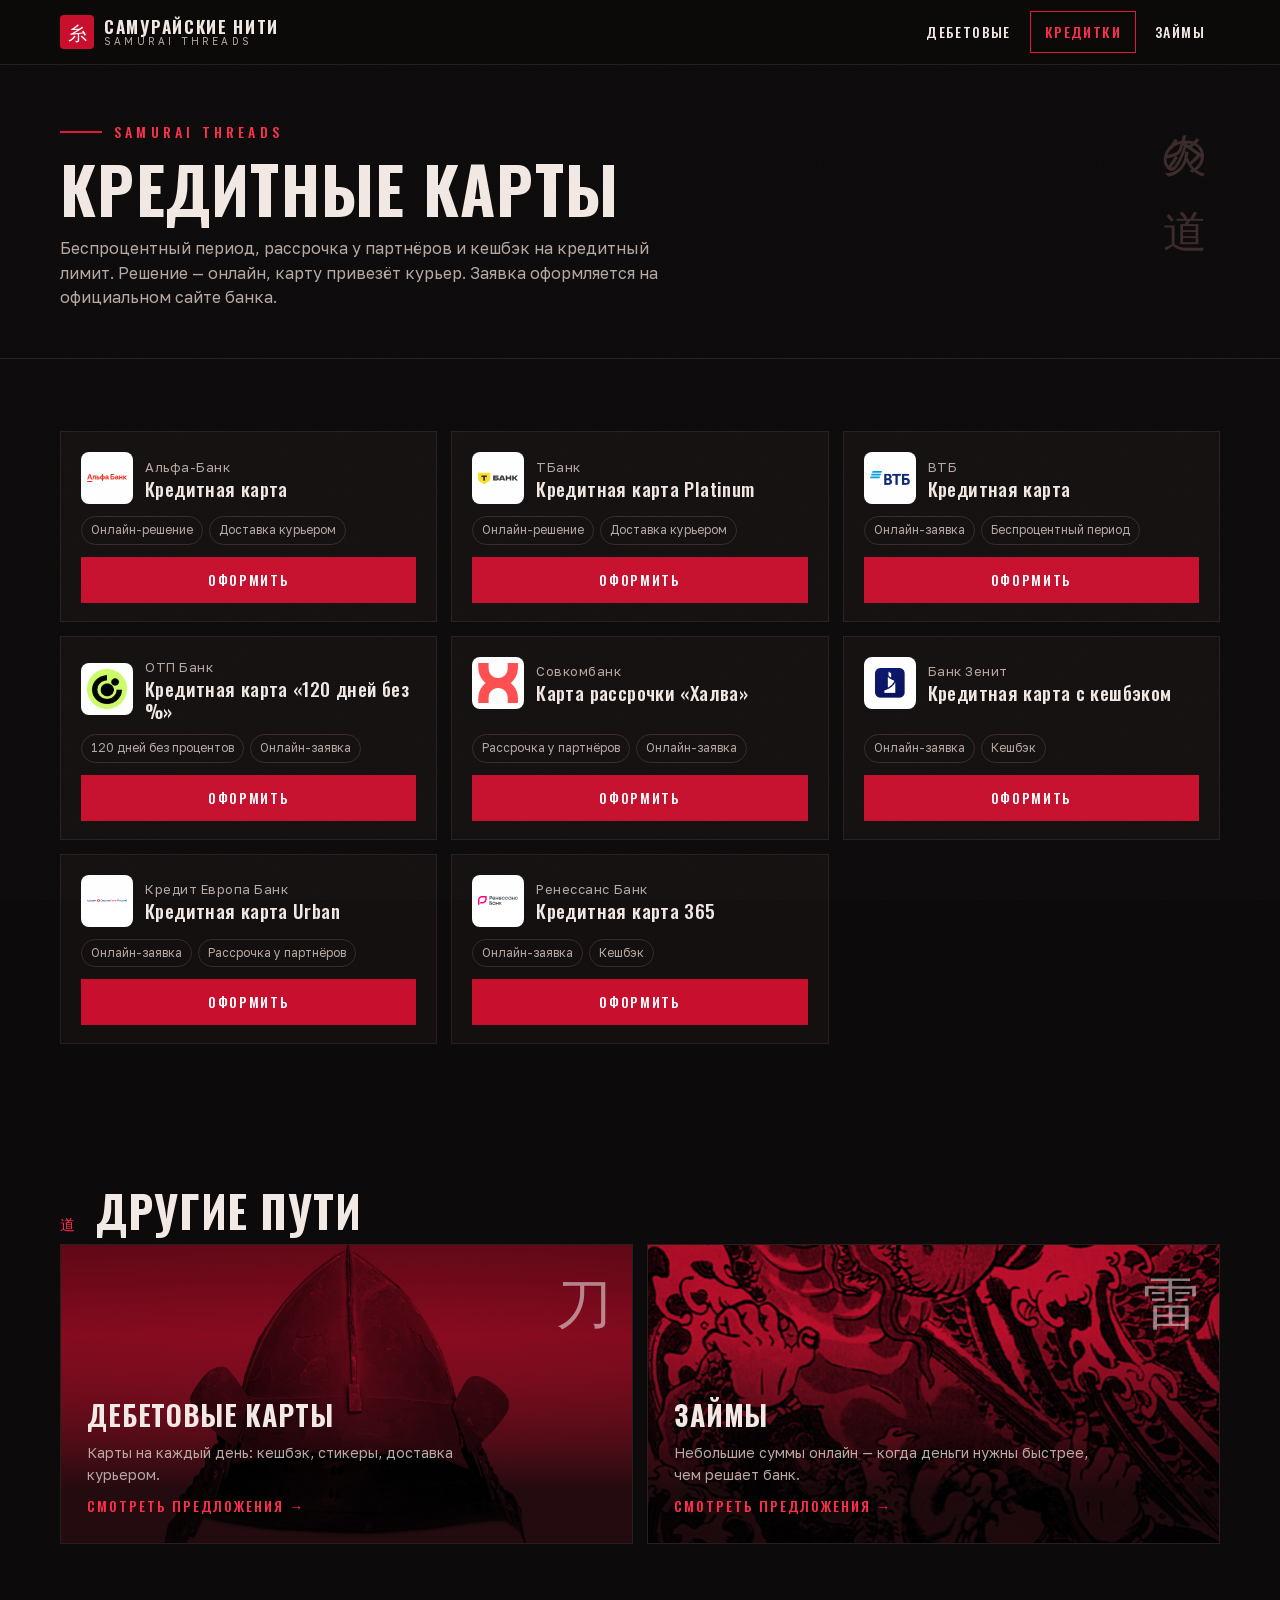
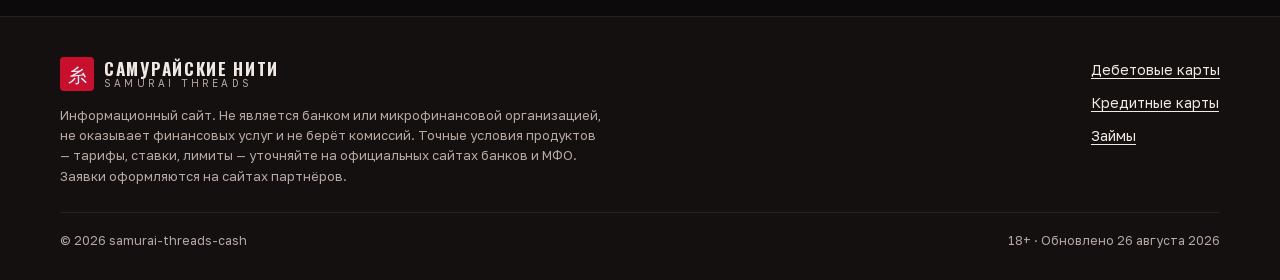
==== credit.html @ 72ccb9c8 "samurai-threads preview" ====
<!DOCTYPE html>
<html lang="ru">
<head>
  <meta charset="UTF-8">
  <meta name="viewport" content="width=device-width, initial-scale=1">
  <title>Кредитные карты — Самурайские нити</title>
  <meta name="description" content="Кредитные карты с беспроцентным периодом, рассрочкой и кешбэком. Официальные предложения банков — заявка оформляется на сайте банка.">
  <link rel="icon" type="image/svg+xml" href="favicon.svg">
  <link rel="stylesheet" href="fonts/fonts.css">
  <link rel="stylesheet" href="styles.css">
</head>
<body>
  <a class="skip-link" href="#main">Перейти к основному содержимому</a>

  <header class="site-header">
    <div class="wrap">
      <a class="brand" href="index.html">
        <span class="hanko" aria-hidden="true">糸</span>
        <span class="brand-name">Самурайские нити
          <span class="brand-sub">samurai threads</span>
        </span>
      </a>
      <nav class="site-nav" aria-label="Основная навигация">
        <ul>
          <li><a href="index.html#debit">Дебетовые</a></li>
          <li><a href="credit.html" aria-current="page">Кредитки</a></li>
          <li><a href="mfo.html">Займы</a></li>
        </ul>
      </nav>
    </div>
  </header>

  <main id="main" tabindex="-1">

    <section class="page-hero">
      <div class="wrap">
        <p class="page-kanji" aria-hidden="true">炎の道</p>
        <p class="hero-kicker">Samurai threads</p>
        <h1>Кредитные карты</h1>
        <p class="section-desc">Беспроцентный период, рассрочка у партнёров и кешбэк
          на кредитный лимит. Решение — онлайн, карту привезёт курьер.
          Заявка оформляется на официальном сайте банка.</p>
      </div>
    </section>

    <section class="section" aria-labelledby="credit-h">
      <div class="wrap">
        <h2 id="credit-h" class="visually-hidden">Предложения банков</h2>
        <noscript><p class="section-desc">Включите JavaScript, чтобы увидеть каталог предложений.</p></noscript>
        <ul class="cards" role="list" id="grid-credit" data-grid="credit"></ul>
      </div>
    </section>

    <section class="section reveal" aria-labelledby="more-h">
      <div class="wrap">
        <div class="section-head">
          <span class="section-kanji" aria-hidden="true">道</span>
          <h2 id="more-h">Другие пути</h2>
        </div>
        <div class="cat-tiles">
          <a class="cat-tile" href="index.html#debit">
            <img src="img/kabuto.jpg" alt="" width="1600" height="1391" loading="lazy">
            <span class="tile-kanji" aria-hidden="true">刀</span>
            <strong>Дебетовые карты</strong>
            <p>Карты на каждый день: кешбэк, стикеры, доставка курьером.</p>
            <span class="tile-more">Смотреть предложения <span aria-hidden="true">→</span></span>
          </a>
          <a class="cat-tile" href="mfo.html">
            <img src="img/print-yokai.jpg" alt="" width="694" height="1200" loading="lazy">
            <span class="tile-kanji" aria-hidden="true">雷</span>
            <strong>Займы</strong>
            <p>Небольшие суммы онлайн — когда деньги нужны быстрее, чем решает банк.</p>
            <span class="tile-more">Смотреть предложения <span aria-hidden="true">→</span></span>
          </a>
        </div>
      </div>
    </section>

  </main>

  <footer class="site-footer">
    <div class="wrap">
      <div class="footer-grid">
        <div>
          <a class="brand" href="index.html" style="margin-bottom:14px">
            <span class="hanko" aria-hidden="true">糸</span>
            <span class="brand-name">Самурайские нити
              <span class="brand-sub">samurai threads</span>
            </span>
          </a>
          <p class="footer-note">Информационный сайт. Не является банком или
            микрофинансовой организацией, не оказывает финансовых услуг и не берёт
            комиссий. Точные условия продуктов — тарифы, ставки, лимиты — уточняйте
            на официальных сайтах банков и МФО. Заявки оформляются на сайтах партнёров.</p>
        </div>
        <nav class="footer-nav" aria-label="Навигация в подвале">
          <ul>
            <li><a href="index.html#debit">Дебетовые карты</a></li>
            <li><a href="credit.html">Кредитные карты</a></li>
            <li><a href="mfo.html">Займы</a></li>
          </ul>
        </nav>
      </div>
      <div class="footer-bottom">
        <span>© 2026 samurai-threads-cash</span>
        <span>18+ · Обновлено 26 августа 2026</span>
      </div>
    </div>
  </footer>

  <script src="data.js"></script>
  <script src="app.js"></script>
</body>
</html>
---- fonts/fonts.css ----
/* Шрифты лежат рядом с сайтом — интернет для них не нужен. */

/* Oswald — заголовки-плакаты */
@font-face {
  font-family: 'Oswald';
  font-style: normal;
  font-weight: 500;
  font-display: swap;
  src: url(oswald-500-cyrillic.woff2) format('woff2');
  unicode-range: U+0301, U+0400-045F, U+0490-0491, U+04B0-04B1, U+2116;
}
@font-face {
  font-family: 'Oswald';
  font-style: normal;
  font-weight: 500;
  font-display: swap;
  src: url(oswald-500-latin.woff2) format('woff2');
  unicode-range: U+0000-00FF, U+0131, U+0152-0153, U+02BB-02BC, U+02C6, U+02DA, U+02DC, U+2000-206F, U+2074, U+20AC, U+2122, U+2191, U+2193, U+2212, U+2215, U+FEFF, U+FFFD;
}
@font-face {
  font-family: 'Oswald';
  font-style: normal;
  font-weight: 700;
  font-display: swap;
  src: url(oswald-700-cyrillic.woff2) format('woff2');
  unicode-range: U+0301, U+0400-045F, U+0490-0491, U+04B0-04B1, U+2116;
}
@font-face {
  font-family: 'Oswald';
  font-style: normal;
  font-weight: 700;
  font-display: swap;
  src: url(oswald-700-latin.woff2) format('woff2');
  unicode-range: U+0000-00FF, U+0131, U+0152-0153, U+02BB-02BC, U+02C6, U+02DA, U+02DC, U+2000-206F, U+2074, U+20AC, U+2122, U+2191, U+2193, U+2212, U+2215, U+FEFF, U+FFFD;
}

/* Golos Text — основной текст */
@font-face {
  font-family: 'Golos Text';
  font-style: normal;
  font-weight: 400;
  font-display: swap;
  src: url(golos-400-cyrillic.woff2) format('woff2');
  unicode-range: U+0301, U+0400-045F, U+0490-0491, U+04B0-04B1, U+2116;
}
@font-face {
  font-family: 'Golos Text';
  font-style: normal;
  font-weight: 400;
  font-display: swap;
  src: url(golos-400-latin.woff2) format('woff2');
  unicode-range: U+0000-00FF, U+0131, U+0152-0153, U+02BB-02BC, U+02C6, U+02DA, U+02DC, U+0304, U+0308, U+0329, U+2000-206F, U+20AC, U+2122, U+2191, U+2193, U+2212, U+2215, U+FEFF, U+FFFD;
}
@font-face {
  font-family: 'Golos Text';
  font-style: normal;
  font-weight: 500;
  font-display: swap;
  src: url(golos-500-cyrillic.woff2) format('woff2');
  unicode-range: U+0301, U+0400-045F, U+0490-0491, U+04B0-04B1, U+2116;
}
@font-face {
  font-family: 'Golos Text';
  font-style: normal;
  font-weight: 500;
  font-display: swap;
  src: url(golos-500-latin.woff2) format('woff2');
  unicode-range: U+0000-00FF, U+0131, U+0152-0153, U+02BB-02BC, U+02C6, U+02DA, U+02DC, U+0304, U+0308, U+0329, U+2000-206F, U+20AC, U+2122, U+2191, U+2193, U+2212, U+2215, U+FEFF, U+FFFD;
}
@font-face {
  font-family: 'Golos Text';
  font-style: normal;
  font-weight: 700;
  font-display: swap;
  src: url(golos-700-cyrillic.woff2) format('woff2');
  unicode-range: U+0301, U+0400-045F, U+0490-0491, U+04B0-04B1, U+2116;
}
@font-face {
  font-family: 'Golos Text';
  font-style: normal;
  font-weight: 700;
  font-display: swap;
  src: url(golos-700-latin.woff2) format('woff2');
  unicode-range: U+0000-00FF, U+0131, U+0152-0153, U+02BB-02BC, U+02C6, U+02DA, U+02DC, U+0304, U+0308, U+0329, U+2000-206F, U+20AC, U+2122, U+2191, U+2193, U+2212, U+2215, U+FEFF, U+FFFD;
}
---- styles.css ----
/* =========================================================================
   САМУРАЙСКИЕ НИТИ — чёрно-красный плакат, Япония.
   Палитра согласована с аудитом контраста:
   — #c8102e (глубокий красный) только для крупного текста и заливок;
   — #ff2e4c для мелкого красного текста, ссылок и фокуса (5.4:1 на фоне);
   — #f2e9e4 основной текст (16.5:1).
   ========================================================================= */

:root {
  --bg: #0c0a0a;
  --panel: #141010;
  --panel-2: #1a1414;
  --line: #2a1f1f;
  --line-strong: #3a2a2a;
  --red: #c8102e;
  --red-bright: #e2153a;
  --red-text: #ff2e4c;
  --ink: #f2e9e4;
  --muted: #b7a9a3;
  --gold: #c9a227;
  --white: #ffffff;
  --font-display: 'Oswald', 'Arial Narrow', sans-serif;
  --font-body: 'Golos Text', -apple-system, 'Segoe UI', sans-serif;
  --header-h: 64px;
}

* { margin: 0; padding: 0; box-sizing: border-box; }

html {
  scroll-behavior: smooth;
  scroll-padding-top: calc(var(--header-h) + 16px);
}
@media (prefers-reduced-motion: reduce) {
  html { scroll-behavior: auto; }
}

body {
  background: var(--bg);
  color: var(--ink);
  font-family: var(--font-body);
  font-size: 16px;
  line-height: 1.55;
  -webkit-font-smoothing: antialiased;
}

/* бумажное зерно поверх фона — чтобы чёрный не был «пластиковым» */
body::before {
  content: "";
  position: fixed;
  inset: 0;
  pointer-events: none;
  z-index: 1;
  opacity: .05;
  background-image: url("data:image/svg+xml,%3Csvg xmlns='http://www.w3.org/2000/svg' width='140' height='140'%3E%3Cfilter id='n'%3E%3CfeTurbulence type='fractalNoise' baseFrequency='.9' numOctaves='2'/%3E%3C/filter%3E%3Crect width='140' height='140' filter='url(%23n)' opacity='.6'/%3E%3C/svg%3E");
}

img { max-width: 100%; display: block; }

a { color: var(--red-text); }

:focus-visible {
  outline: 3px solid var(--red-text);
  outline-offset: 2px;
}

.visually-hidden {
  position: absolute;
  width: 1px; height: 1px;
  margin: -1px; padding: 0;
  overflow: hidden;
  clip: rect(0 0 0 0);
  white-space: nowrap;
  border: 0;
}

.skip-link {
  position: absolute;
  left: 12px; top: -60px;
  z-index: 100;
  background: var(--red);
  color: var(--white);
  padding: 10px 18px;
  font-family: var(--font-display);
  font-weight: 500;
  text-transform: uppercase;
  letter-spacing: .06em;
  text-decoration: none;
  transition: top .15s;
}
.skip-link:focus { top: 12px; }

.wrap {
  max-width: 1200px;
  margin: 0 auto;
  padding: 0 20px;
}

/* ---------------------------------------------------------------- header */

.site-header {
  position: sticky;
  top: 0;
  z-index: 50;
  background: rgba(12, 10, 10, .92);
  backdrop-filter: blur(8px);
  border-bottom: 1px solid var(--line);
}
.site-header .wrap {
  height: var(--header-h);
  display: flex;
  align-items: center;
  justify-content: space-between;
  gap: 16px;
}

.brand {
  display: flex;
  align-items: center;
  gap: 10px;
  text-decoration: none;
  color: var(--ink);
}
.brand .hanko {
  width: 34px; height: 34px;
  background: var(--red);
  color: var(--white);
  display: grid;
  place-items: center;
  font-size: 19px;
  line-height: 1;
  border-radius: 4px;
  flex: none;
}
.brand-name {
  font-family: var(--font-display);
  font-weight: 700;
  font-size: 17px;
  letter-spacing: .1em;
  text-transform: uppercase;
  line-height: 1.05;
}
.brand-sub {
  display: block;
  font-family: var(--font-body);
  font-weight: 400;
  font-size: 10px;
  letter-spacing: .32em;
  color: var(--muted);
  text-transform: uppercase;
}

.site-nav ul {
  display: flex;
  gap: 4px;
  list-style: none;
}
.site-nav a {
  display: block;
  padding: 9px 14px;
  font-family: var(--font-display);
  font-weight: 500;
  font-size: 14px;
  letter-spacing: .1em;
  text-transform: uppercase;
  text-decoration: none;
  color: var(--ink);
  border: 1px solid transparent;
}
.site-nav a:hover { color: var(--red-text); }
.site-nav a[aria-current="page"] {
  color: var(--red-text);
  border-color: var(--red-bright);
}

/* ------------------------------------------------------------------ hero */

.hero {
  position: relative;
  overflow: hidden;
  border-bottom: 1px solid var(--line);
}
.hero .wrap {
  display: grid;
  grid-template-columns: minmax(0, 1.05fr) minmax(0, .95fr);
  align-items: center;
  gap: 40px;
  padding-top: 64px;
  padding-bottom: 72px;
}

.hero-kicker {
  display: flex;
  align-items: center;
  gap: 12px;
  font-family: var(--font-display);
  font-weight: 500;
  font-size: 14px;
  letter-spacing: .3em;
  text-transform: uppercase;
  color: var(--red-text);
  margin-bottom: 18px;
}
.hero-kicker::before {
  content: "";
  width: 42px; height: 2px;
  background: var(--red-bright);
}

.hero h1 {
  font-family: var(--font-display);
  font-weight: 700;
  font-size: clamp(48px, 7.2vw, 92px);
  line-height: .96;
  letter-spacing: .015em;
  text-transform: uppercase;
  margin-bottom: 22px;
}
.hero h1 .h1-red { color: var(--red-bright); display: block; }

.hero-lead {
  max-width: 46ch;
  color: var(--muted);
  font-size: 17px;
  margin-bottom: 30px;
}

.hero-cta {
  display: flex;
  flex-wrap: wrap;
  gap: 12px;
}

/* правая часть: красное солнце + шлем эпохи Эдо */
.hero-art {
  position: relative;
  justify-self: center;
  width: min(430px, 100%);
}
.hero-sun {
  position: relative;
  aspect-ratio: 1;
  border-radius: 50%;
  background: var(--red);
  overflow: hidden;
}
.hero-sun img {
  width: 100%; height: 100%;
  object-fit: cover;
  filter: grayscale(1) contrast(1.08) brightness(1.02);
  mix-blend-mode: multiply;
}
.hero-caption {
  margin-top: 12px;
  font-size: 12px;
  color: var(--muted);
  letter-spacing: .04em;
  text-align: right;
}
/* вертикальная колонка иероглифов у солнца */
.hero-vertical {
  position: absolute;
  top: 6px;
  right: -44px;
  writing-mode: vertical-rl;
  font-size: 22px;
  letter-spacing: .5em;
  color: var(--line-strong);
  user-select: none;
}

/* красная нить: тонкая линия, сшивающая хиро с каталогом */
.thread-divider {
  display: block;
  width: 100%;
  height: 70px;
  color: var(--red-bright);
}

/* --------------------------------------------------------------- buttons */

.btn {
  display: inline-flex;
  align-items: center;
  justify-content: center;
  gap: 8px;
  padding: 13px 26px;
  font-family: var(--font-display);
  font-weight: 500;
  font-size: 15px;
  letter-spacing: .12em;
  text-transform: uppercase;
  text-decoration: none;
  border: 1px solid transparent;
  cursor: pointer;
}
.btn-red {
  background: var(--red);
  color: var(--white);
}
.btn-red:hover { background: var(--red-bright); }
/* заглушка до партнёрских ссылок: выглядит как макет, но не «живая» */
.btn.is-disabled { cursor: default; }
.btn-red.is-disabled:hover { background: var(--red); }
.btn-ghost {
  border-color: var(--red-bright);
  color: var(--ink);
}
.btn-ghost:hover { border-color: var(--red-text); color: var(--red-text); }

/* ----------------------------------------------------------- trust strip */

.trust {
  border-bottom: 1px solid var(--line);
  background: var(--panel);
}
.trust ul {
  list-style: none;
  display: grid;
  grid-template-columns: repeat(4, 1fr);
}
.trust li {
  padding: 18px 16px;
  font-size: 13.5px;
  color: var(--muted);
  border-left: 1px solid var(--line);
  display: flex;
  align-items: center;
  gap: 10px;
}
.trust li:first-child { border-left: 0; }
.trust b {
  color: var(--ink);
  font-weight: 500;
}
.trust .tick {
  color: var(--red-text);
  font-family: var(--font-display);
  flex: none;
}

/* -------------------------------------------------------------- sections */

.section { padding: 72px 0 26px; }

.section-head {
  display: flex;
  align-items: baseline;
  gap: 18px;
  margin-bottom: 8px;
}
.section-kanji {
  font-size: 15px;
  color: var(--red-text);
  letter-spacing: .2em;
  font-weight: 400;
  white-space: nowrap;
}
.section h2, .page-hero h1 {
  font-family: var(--font-display);
  font-weight: 700;
  font-size: clamp(30px, 4vw, 44px);
  letter-spacing: .02em;
  text-transform: uppercase;
  line-height: 1.05;
}
.section-desc {
  color: var(--muted);
  max-width: 62ch;
  margin-bottom: 34px;
}

/* ----------------------------------------------------------------- cards */

.cards {
  list-style: none;
  display: grid;
  grid-template-columns: repeat(3, 1fr);
  gap: 14px;
  padding-bottom: 46px;
}

.card {
  background: var(--panel);
  border: 1px solid var(--line);
  padding: 20px 20px 18px;
  display: flex;
  flex-direction: column;
  gap: 12px;
  position: relative;
  transition: border-color .18s, transform .18s;
}
.card:hover {
  border-color: var(--red-bright);
  transform: translateY(-2px);
}
/* красная нить прошивает верх карточки при ховере */
.card::before {
  content: "";
  position: absolute;
  top: -1px; left: 0;
  width: 0; height: 2px;
  background: var(--red-bright);
  transition: width .25s;
}
.card:hover::before { width: 100%; }

.card-top {
  display: flex;
  align-items: center;
  gap: 12px;
}
.card-logo {
  width: 52px; height: 52px;
  background: var(--white);
  border-radius: 8px;
  display: grid;
  place-items: center;
  flex: none;
  overflow: hidden;
}
.card-logo img {
  max-width: 40px;
  max-height: 40px;
  object-fit: contain;
}
.card-logo .mono {
  font-family: var(--font-display);
  font-weight: 700;
  color: var(--red);
  font-size: 18px;
}
.card-brand {
  font-size: 13px;
  color: var(--muted);
  letter-spacing: .04em;
}
.card h3 {
  font-family: var(--font-display);
  font-weight: 500;
  font-size: 19px;
  letter-spacing: .02em;
  line-height: 1.2;
  text-transform: none;
}

.card-chips {
  list-style: none;
  display: flex;
  flex-wrap: wrap;
  gap: 6px;
  margin-top: auto;
}
.card-chips li {
  font-size: 12px;
  color: var(--muted);
  border: 1px solid var(--line-strong);
  padding: 4px 9px;
  border-radius: 999px;
  white-space: nowrap;
}

.card .btn {
  width: 100%;
  padding: 11px 16px;
  font-size: 14px;
}

/* --------------------------------------------------------- category tiles */

.cat-tiles {
  display: grid;
  grid-template-columns: 1fr 1fr;
  gap: 14px;
  padding-bottom: 46px;
}
.cat-tile {
  position: relative;
  display: flex;
  flex-direction: column;
  justify-content: flex-end;
  min-height: 300px;
  padding: 26px;
  text-decoration: none;
  color: var(--ink);
  border: 1px solid var(--line);
  overflow: hidden;
  background: var(--red);
}
.cat-tile img {
  position: absolute;
  inset: 0;
  width: 100%; height: 100%;
  object-fit: cover;
  filter: grayscale(1) contrast(1.1);
  mix-blend-mode: multiply;
  transition: transform .4s;
}
.cat-tile:hover img { transform: scale(1.04); }
/* фото шлема темнее гравюр — вытягиваем яркость, чтобы плитка читалась */
.cat-tile img[src*="kabuto"] { filter: grayscale(1) contrast(1.02) brightness(1.8); }
.cat-tile::after {
  content: "";
  position: absolute;
  inset: 0;
  background: linear-gradient(180deg, rgba(12,10,10,0) 30%, rgba(12,10,10,.88) 82%);
}
.cat-tile > * { position: relative; z-index: 2; }
.cat-tile .tile-kanji {
  position: absolute;
  top: 14px; right: 20px;
  font-size: 56px;
  color: rgba(255,255,255,.5);
  z-index: 2;
}
.cat-tile strong {
  font-family: var(--font-display);
  font-weight: 700;
  font-size: 28px;
  letter-spacing: .03em;
  text-transform: uppercase;
  display: block;
  margin-bottom: 6px;
}
.cat-tile span.tile-more {
  font-family: var(--font-display);
  font-size: 14px;
  letter-spacing: .14em;
  text-transform: uppercase;
  color: var(--red-text);
}
.cat-tile p {
  color: var(--muted);
  font-size: 14px;
  max-width: 48ch;
  margin-bottom: 10px;
}

/* ------------------------------------------------------------ red thread */

.about {
  border-top: 1px solid var(--line);
  background: var(--panel);
}
.about .wrap {
  display: grid;
  grid-template-columns: minmax(0, 1fr) minmax(0, 1.2fr);
  gap: 48px;
  padding-top: 72px;
  padding-bottom: 72px;
}
.about-art {
  position: relative;
  background: var(--red);
  overflow: hidden;
  min-height: 320px;
}
.about-art img {
  position: absolute;
  inset: 0;
  width: 100%; height: 100%;
  object-fit: cover;
  filter: grayscale(1) contrast(1.05);
  mix-blend-mode: multiply;
}
.about-art figcaption {
  position: absolute;
  left: 12px; bottom: 10px;
  z-index: 2;
  font-size: 11px;
  letter-spacing: .05em;
  color: rgba(255,255,255,.9);
  background: rgba(12,10,10,.6);
  padding: 3px 8px;
}

.about h2 { margin-bottom: 14px; }
.about-lead {
  color: var(--muted);
  margin-bottom: 30px;
  max-width: 56ch;
}
.about-lead em {
  font-style: normal;
  color: var(--ink);
}

.steps {
  list-style: none;
  counter-reset: step;
  display: grid;
  gap: 0;
}
.steps li {
  counter-increment: step;
  position: relative;
  padding: 18px 0 18px 64px;
  border-top: 1px solid var(--line);
}
.steps li::before {
  content: "0" counter(step);
  position: absolute;
  left: 0; top: 16px;
  font-family: var(--font-display);
  font-weight: 700;
  font-size: 26px;
  color: var(--red-bright);
}
.steps b {
  display: block;
  font-family: var(--font-display);
  font-weight: 500;
  font-size: 17px;
  letter-spacing: .04em;
  text-transform: uppercase;
  margin-bottom: 3px;
}
.steps p { color: var(--muted); font-size: 14.5px; }

/* -------------------------------------------------------------- page hero */

.page-hero {
  position: relative;
  border-bottom: 1px solid var(--line);
  overflow: hidden;
}
.page-hero .wrap {
  padding-top: 56px;
  padding-bottom: 48px;
  position: relative;
}
.page-hero .hero-kicker { margin-bottom: 12px; }
.page-hero h1 { font-size: clamp(38px, 5.5vw, 64px); margin-bottom: 14px; }
.page-hero .section-desc { margin-bottom: 0; }
.page-hero .page-kanji {
  position: absolute;
  right: 20px; top: 34px;
  writing-mode: vertical-rl;
  font-size: 44px;
  color: var(--line-strong);
  letter-spacing: .3em;
  user-select: none;
}

/* ---------------------------------------------------------------- footer */

.site-footer {
  border-top: 1px solid var(--line);
  background: var(--panel);
  padding: 40px 0 30px;
}
.footer-grid {
  display: grid;
  grid-template-columns: minmax(0, 1.4fr) minmax(0, 1fr);
  gap: 32px;
  margin-bottom: 26px;
}
.footer-note {
  font-size: 13px;
  color: var(--muted);
  max-width: 68ch;
}
.footer-nav ul { list-style: none; display: grid; gap: 8px; justify-content: end; }
.footer-nav a {
  color: var(--ink);
  text-decoration: underline;
  text-underline-offset: 3px;
  font-size: 14px;
}
.footer-nav a:hover { color: var(--red-text); }
.footer-bottom {
  border-top: 1px solid var(--line);
  padding-top: 18px;
  display: flex;
  flex-wrap: wrap;
  gap: 10px;
  justify-content: space-between;
  font-size: 12.5px;
  color: var(--muted);
}

/* --------------------------------------------------------------- reveal */

@media (prefers-reduced-motion: no-preference) {
  html.js .reveal {
    opacity: 0;
    transform: translateY(14px);
    transition: opacity .5s ease, transform .5s ease;
  }
  html.js .reveal.is-visible,
  html.js .reveal:focus-within {
    opacity: 1;
    transform: none;
  }
  /* фокус внутри секции мгновенно её показывает — без окна невидимого фокуса */
  html.js .reveal:focus-within { transition: none; }
}

/* -------------------------------------------------------------- adaptive */

@media (max-width: 980px) {
  .cards { grid-template-columns: 1fr 1fr; }
  .trust ul { grid-template-columns: 1fr 1fr; }
  .trust li:nth-child(3) { border-left: 0; }
  .trust li { border-top: 1px solid var(--line); }
  .trust li:nth-child(-n+2) { border-top: 0; }
  .hero-vertical { display: none; }
}

@media (max-width: 820px) {
  .hero .wrap { grid-template-columns: 1fr; padding-top: 44px; padding-bottom: 52px; }
  .hero-art { order: -1; width: min(300px, 70vw); }
  .hero-caption { text-align: left; }
  .about .wrap { grid-template-columns: 1fr; }
  .about-art { min-height: 240px; }
  .cat-tiles { grid-template-columns: 1fr; }
  .footer-grid { grid-template-columns: 1fr; }
  .footer-nav ul { justify-content: start; }
}

@media (max-width: 640px) {
  .cards { grid-template-columns: 1fr; }
  .trust ul { grid-template-columns: 1fr 1fr; }
  .site-header .wrap { flex-wrap: wrap; height: auto; padding-top: 10px; padding-bottom: 10px; }
  :root { --header-h: 96px; }
  .site-nav a { padding: 7px 10px; font-size: 13px; }
  .brand-name { font-size: 15px; }
  .section { padding-top: 52px; }
}
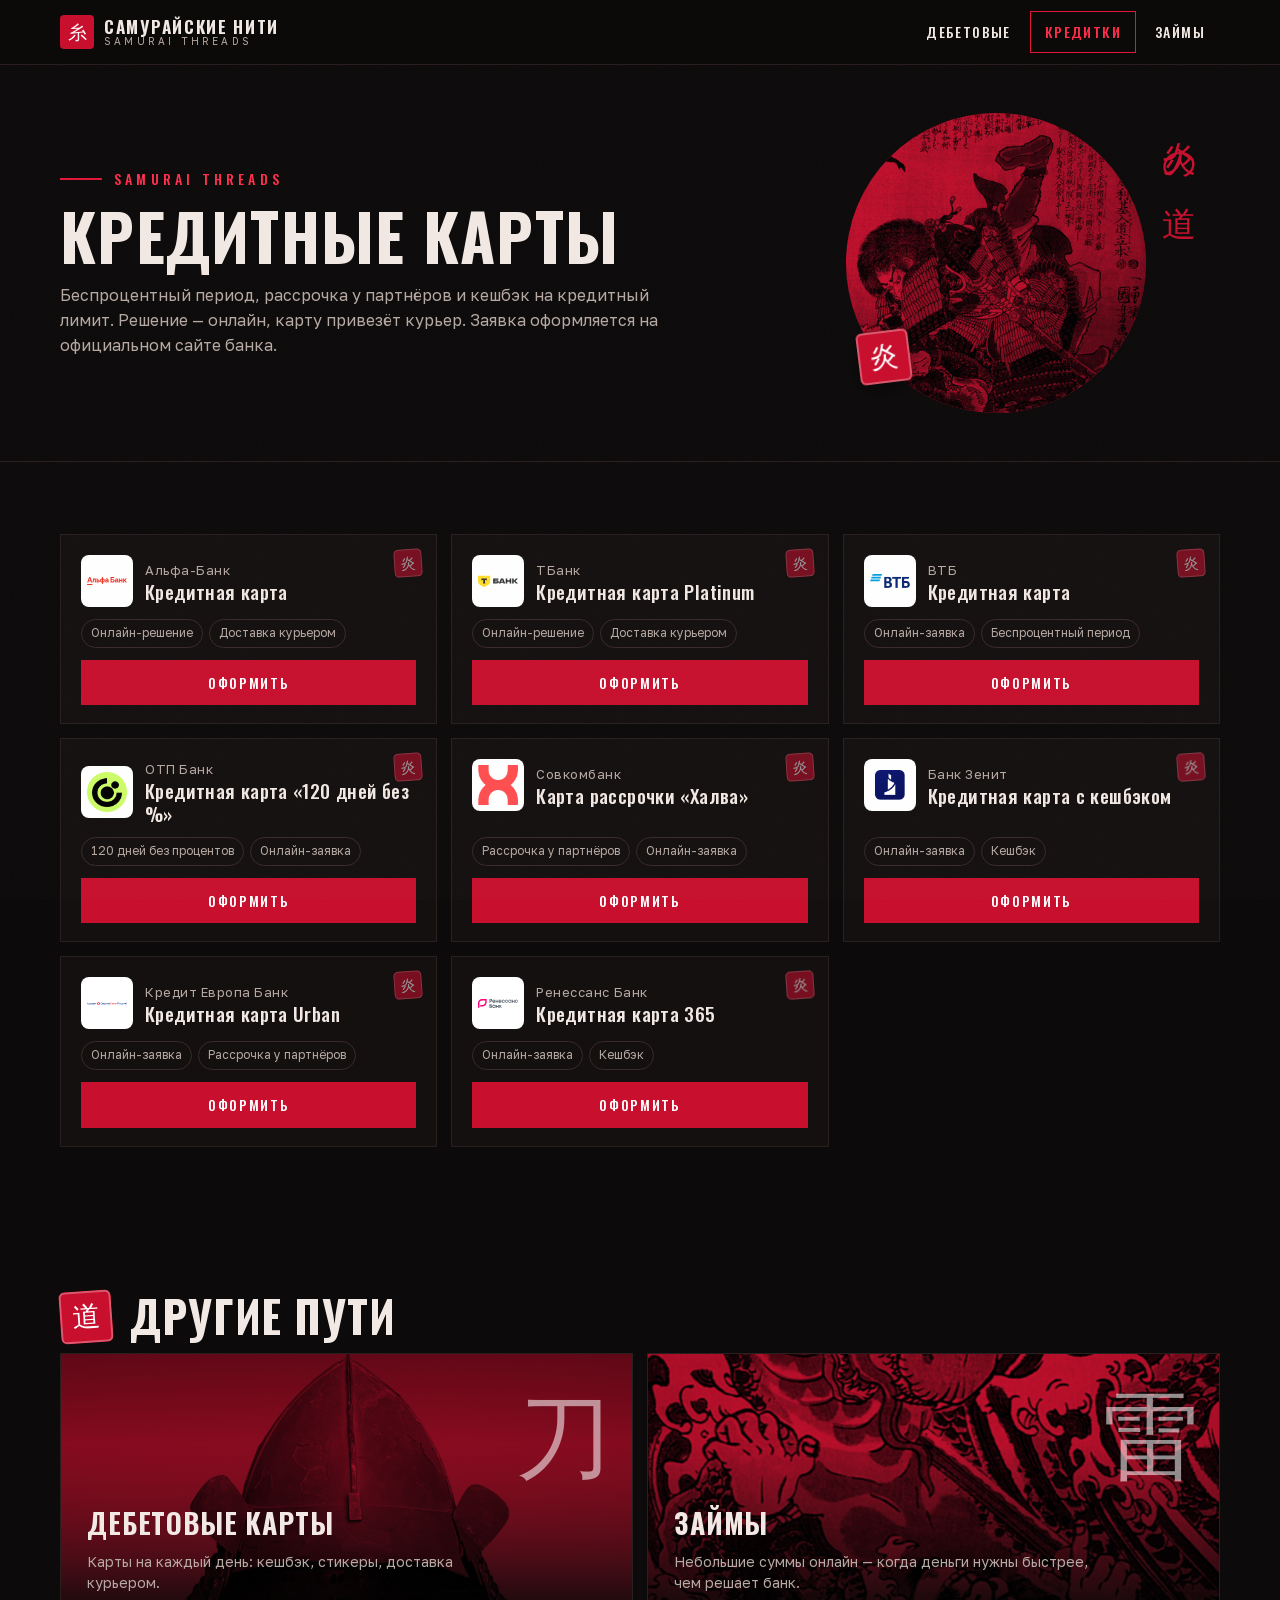
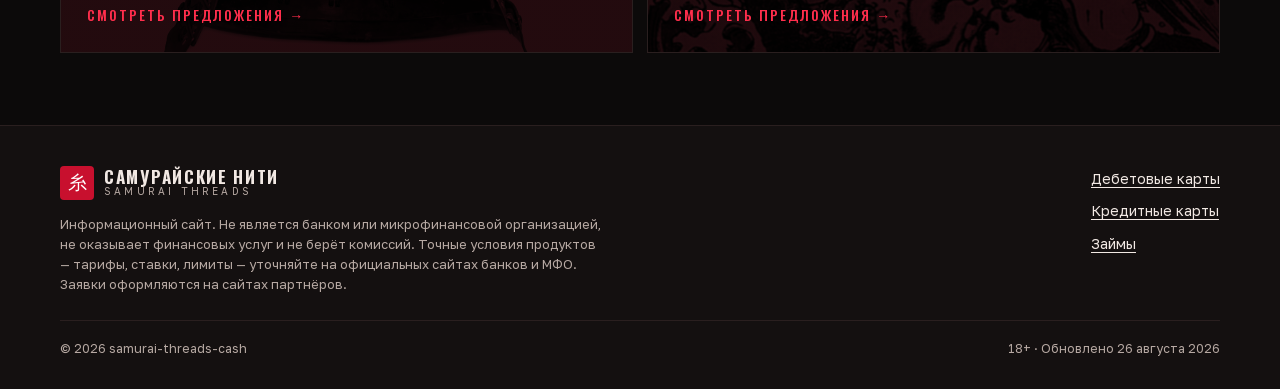
==== commit d767c54e: "Японский стиль: печати-ханко, солнца на внутренних страницах, сэйгайха" ====
--- a/credit.html
+++ b/credit.html
@@ -34,12 +34,20 @@
 
     <section class="page-hero">
       <div class="wrap">
-        <p class="page-kanji" aria-hidden="true">炎の道</p>
-        <p class="hero-kicker">Samurai threads</p>
-        <h1>Кредитные карты</h1>
-        <p class="section-desc">Беспроцентный период, рассрочка у партнёров и кешбэк
-          на кредитный лимит. Решение — онлайн, карту привезёт курьер.
-          Заявка оформляется на официальном сайте банка.</p>
+        <div>
+          <p class="hero-kicker">Samurai threads</p>
+          <h1>Кредитные карты</h1>
+          <p class="section-desc">Беспроцентный период, рассрочка у партнёров и кешбэк
+            на кредитный лимит. Решение — онлайн, карту привезёт курьер.
+            Заявка оформляется на официальном сайте банка.</p>
+        </div>
+        <div class="hero-art">
+          <p class="page-kanji" aria-hidden="true">炎の道</p>
+          <span class="stamp seal-hero" aria-hidden="true">炎</span>
+          <div class="hero-sun">
+            <img src="img/print-fight.jpg" alt="" width="809" height="1200">
+          </div>
+        </div>
       </div>
     </section>
 
@@ -54,7 +62,7 @@
     <section class="section reveal" aria-labelledby="more-h">
       <div class="wrap">
         <div class="section-head">
-          <span class="section-kanji" aria-hidden="true">道</span>
+          <span class="section-kanji stamp" aria-hidden="true">道</span>
           <h2 id="more-h">Другие пути</h2>
         </div>
         <div class="cat-tiles">
--- a/styles.css
+++ b/styles.css
@@ -21,6 +21,8 @@
   --white: #ffffff;
   --font-display: 'Oswald', 'Arial Narrow', sans-serif;
   --font-body: 'Golos Text', -apple-system, 'Segoe UI', sans-serif;
+  /* минчо-стек для иероглифов — кистевые засечки вместо гротеска */
+  --font-kanji: 'Hiragino Mincho ProN', 'Yu Mincho', 'Noto Serif JP', 'MS PMincho', serif;
   --header-h: 64px;
 }
 
@@ -130,6 +132,21 @@
   line-height: 1;
   border-radius: 4px;
   flex: none;
+  font-family: var(--font-kanji);
+}
+
+/* красная печать-ханко: белый кант внутри, лёгкий наклон — как оттиск */
+.stamp {
+  display: inline-grid;
+  place-items: center;
+  background: var(--red);
+  color: var(--white);
+  font-family: var(--font-kanji);
+  line-height: 1;
+  border-radius: 6px;
+  transform: rotate(-4deg);
+  box-shadow: inset 0 0 0 2px rgba(255, 255, 255, .3),
+              inset 0 0 0 5px var(--red);
 }
 .brand-name {
   font-family: var(--font-display);
@@ -259,13 +276,27 @@
 /* вертикальная колонка иероглифов у солнца */
 .hero-vertical {
   position: absolute;
-  top: 6px;
-  right: -44px;
+  top: -4px;
+  right: -64px;
   writing-mode: vertical-rl;
-  font-size: 22px;
-  letter-spacing: .5em;
-  color: var(--line-strong);
+  font-size: 38px;
+  letter-spacing: .4em;
+  color: var(--red);
+  font-family: var(--font-kanji);
   user-select: none;
+}
+/* авторская печать на солнце — как на гравюрах */
+.seal-hero {
+  position: absolute;
+  left: 4%;
+  bottom: 10%;
+  width: 60px; height: 60px;
+  font-size: 32px;
+  transform: rotate(-7deg);
+  z-index: 2;
+  box-shadow: inset 0 0 0 2px rgba(255, 255, 255, .3),
+              inset 0 0 0 5px var(--red),
+              0 4px 18px rgba(0, 0, 0, .5);
 }
 
 /* красная нить: тонкая линия, сшивающая хиро с каталогом */
@@ -344,16 +375,15 @@
 
 .section-head {
   display: flex;
-  align-items: baseline;
+  align-items: center;
   gap: 18px;
-  margin-bottom: 8px;
-}
+  margin-bottom: 10px;
+}
+/* иероглиф раздела — крупная печать */
 .section-kanji {
-  font-size: 15px;
-  color: var(--red-text);
-  letter-spacing: .2em;
-  font-weight: 400;
-  white-space: nowrap;
+  width: 52px; height: 52px;
+  font-size: 28px;
+  flex: none;
 }
 .section h2, .page-hero h1 {
   font-family: var(--font-display);
@@ -403,6 +433,19 @@
   transition: width .25s;
 }
 .card:hover::before { width: 100%; }
+/* мини-печать категории в углу карточки */
+.card-stamp {
+  position: absolute;
+  top: 14px; right: 14px;
+  width: 28px; height: 28px;
+  font-size: 15px;
+  border-radius: 5px;
+  opacity: .55;
+  transition: opacity .2s;
+  box-shadow: inset 0 0 0 1px rgba(255, 255, 255, .3),
+              inset 0 0 0 3px var(--red);
+}
+.card:hover .card-stamp { opacity: 1; }
 
 .card-top {
   display: flex;
@@ -507,9 +550,10 @@
 .cat-tile > * { position: relative; z-index: 2; }
 .cat-tile .tile-kanji {
   position: absolute;
-  top: 14px; right: 20px;
-  font-size: 56px;
-  color: rgba(255,255,255,.5);
+  top: 10px; right: 20px;
+  font-size: 96px;
+  color: rgba(255,255,255,.55);
+  font-family: var(--font-kanji);
   z-index: 2;
 }
 .cat-tile strong {
@@ -539,7 +583,10 @@
 
 .about {
   border-top: 1px solid var(--line);
-  background: var(--panel);
+  background-color: var(--panel);
+  /* сэйгайха — японские волны, едва заметные */
+  background-image: url("data:image/svg+xml,%3Csvg xmlns='http://www.w3.org/2000/svg' width='56' height='28' viewBox='0 0 56 28'%3E%3Cg fill='none' stroke='%23ffffff' stroke-opacity='.045' stroke-width='1'%3E%3Ccircle cx='14' cy='28' r='26'/%3E%3Ccircle cx='14' cy='28' r='18'/%3E%3Ccircle cx='14' cy='28' r='10'/%3E%3Ccircle cx='42' cy='28' r='26'/%3E%3Ccircle cx='42' cy='28' r='18'/%3E%3Ccircle cx='42' cy='28' r='10'/%3E%3Ccircle cx='0' cy='14' r='26'/%3E%3Ccircle cx='0' cy='14' r='18'/%3E%3Ccircle cx='0' cy='14' r='10'/%3E%3Ccircle cx='28' cy='14' r='26'/%3E%3Ccircle cx='28' cy='14' r='18'/%3E%3Ccircle cx='28' cy='14' r='10'/%3E%3Ccircle cx='56' cy='14' r='26'/%3E%3Ccircle cx='56' cy='14' r='18'/%3E%3Ccircle cx='56' cy='14' r='10'/%3E%3C/g%3E%3C/svg%3E");
+  background-size: 56px 28px;
 }
 .about .wrap {
   display: grid;
@@ -593,17 +640,26 @@
 .steps li {
   counter-increment: step;
   position: relative;
-  padding: 18px 0 18px 64px;
+  padding: 18px 0 18px 66px;
   border-top: 1px solid var(--line);
 }
+/* номера шагов — печати с японскими числами 一 二 三 */
 .steps li::before {
-  content: "0" counter(step);
+  content: counter(step, cjk-decimal);
   position: absolute;
   left: 0; top: 16px;
-  font-family: var(--font-display);
-  font-weight: 700;
-  font-size: 26px;
-  color: var(--red-bright);
+  width: 42px; height: 42px;
+  display: grid;
+  place-items: center;
+  background: var(--red);
+  color: var(--white);
+  font-family: var(--font-kanji);
+  font-size: 22px;
+  line-height: 1;
+  border-radius: 6px;
+  transform: rotate(-4deg);
+  box-shadow: inset 0 0 0 2px rgba(255, 255, 255, .3),
+              inset 0 0 0 5px var(--red);
 }
 .steps b {
   display: block;
@@ -624,20 +680,31 @@
   overflow: hidden;
 }
 .page-hero .wrap {
-  padding-top: 56px;
+  display: grid;
+  grid-template-columns: minmax(0, 1.2fr) minmax(0, .8fr);
+  align-items: center;
+  gap: 40px;
+  padding-top: 48px;
   padding-bottom: 48px;
   position: relative;
 }
 .page-hero .hero-kicker { margin-bottom: 12px; }
 .page-hero h1 { font-size: clamp(38px, 5.5vw, 64px); margin-bottom: 14px; }
 .page-hero .section-desc { margin-bottom: 0; }
+.page-hero .hero-art { width: min(300px, 100%); }
+.page-hero .seal-hero {
+  width: 52px; height: 52px;
+  font-size: 28px;
+}
 .page-hero .page-kanji {
   position: absolute;
-  right: 20px; top: 34px;
+  top: 2px;
+  right: -58px;
   writing-mode: vertical-rl;
-  font-size: 44px;
-  color: var(--line-strong);
-  letter-spacing: .3em;
+  font-size: 34px;
+  color: var(--red);
+  letter-spacing: .4em;
+  font-family: var(--font-kanji);
   user-select: none;
 }
 
@@ -703,12 +770,14 @@
   .trust li:nth-child(3) { border-left: 0; }
   .trust li { border-top: 1px solid var(--line); }
   .trust li:nth-child(-n+2) { border-top: 0; }
-  .hero-vertical { display: none; }
+  .hero-vertical, .page-kanji { display: none; }
 }
 
 @media (max-width: 820px) {
   .hero .wrap { grid-template-columns: 1fr; padding-top: 44px; padding-bottom: 52px; }
   .hero-art { order: -1; width: min(300px, 70vw); }
+  .page-hero .wrap { grid-template-columns: 1fr; }
+  .page-hero .hero-art { order: -1; width: min(220px, 60vw); }
   .hero-caption { text-align: left; }
   .about .wrap { grid-template-columns: 1fr; }
   .about-art { min-height: 240px; }
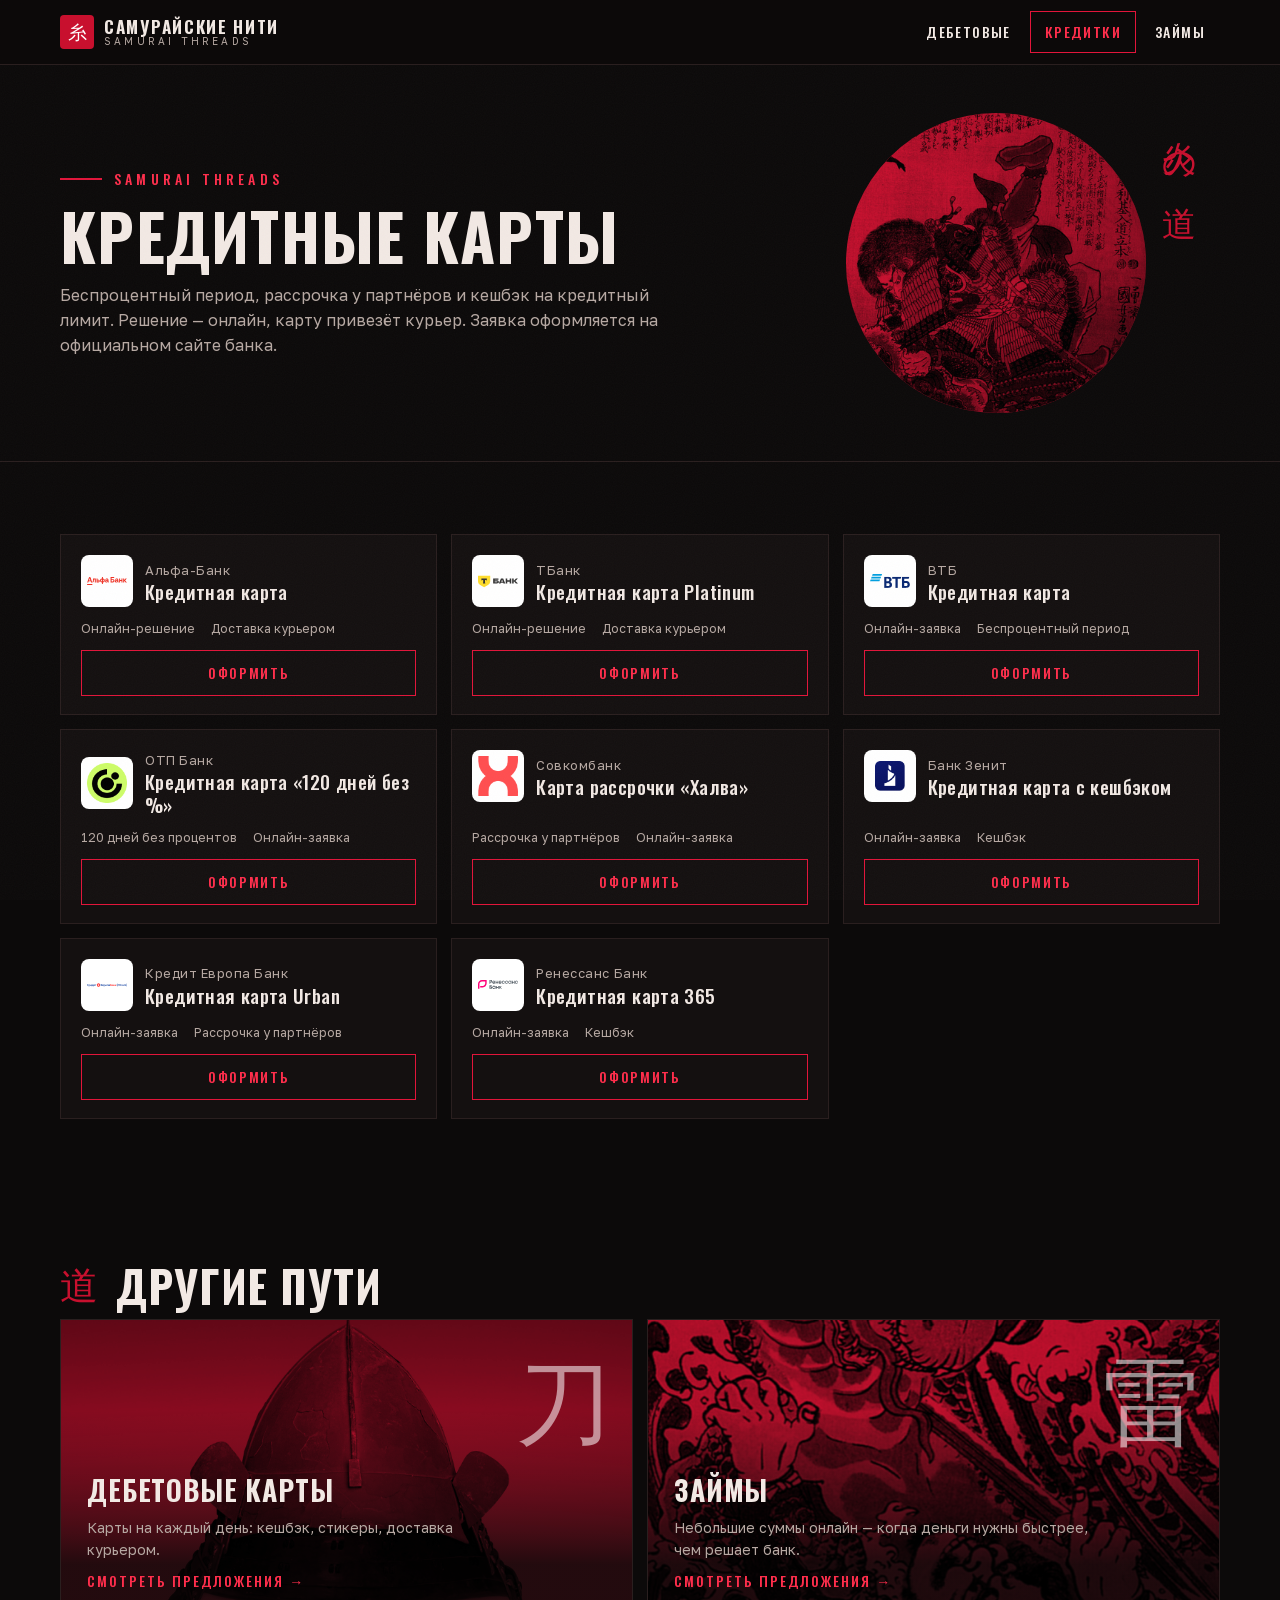
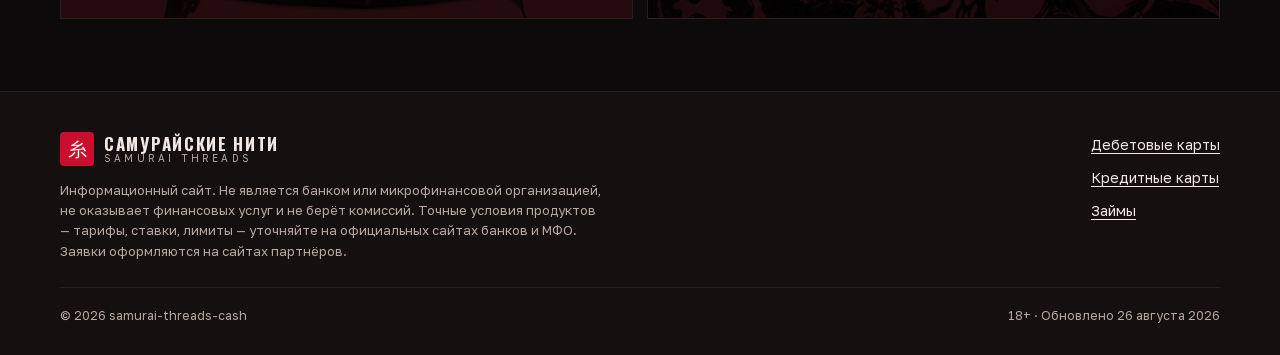
==== commit 2f8ca143: "Убраны печати-плашки, карточки успокоены: без рамок-пилюль и красных вспышек" ====
--- a/credit.html
+++ b/credit.html
@@ -43,7 +43,6 @@
         </div>
         <div class="hero-art">
           <p class="page-kanji" aria-hidden="true">炎の道</p>
-          <span class="stamp seal-hero" aria-hidden="true">炎</span>
           <div class="hero-sun">
             <img src="img/print-fight.jpg" alt="" width="809" height="1200">
           </div>
@@ -62,7 +61,7 @@
     <section class="section reveal" aria-labelledby="more-h">
       <div class="wrap">
         <div class="section-head">
-          <span class="section-kanji stamp" aria-hidden="true">道</span>
+          <span class="section-kanji" aria-hidden="true">道</span>
           <h2 id="more-h">Другие пути</h2>
         </div>
         <div class="cat-tiles">
--- a/styles.css
+++ b/styles.css
@@ -135,19 +135,6 @@
   font-family: var(--font-kanji);
 }
 
-/* красная печать-ханко: белый кант внутри, лёгкий наклон — как оттиск */
-.stamp {
-  display: inline-grid;
-  place-items: center;
-  background: var(--red);
-  color: var(--white);
-  font-family: var(--font-kanji);
-  line-height: 1;
-  border-radius: 6px;
-  transform: rotate(-4deg);
-  box-shadow: inset 0 0 0 2px rgba(255, 255, 255, .3),
-              inset 0 0 0 5px var(--red);
-}
 .brand-name {
   font-family: var(--font-display);
   font-weight: 700;
@@ -285,19 +272,6 @@
   font-family: var(--font-kanji);
   user-select: none;
 }
-/* авторская печать на солнце — как на гравюрах */
-.seal-hero {
-  position: absolute;
-  left: 4%;
-  bottom: 10%;
-  width: 60px; height: 60px;
-  font-size: 32px;
-  transform: rotate(-7deg);
-  z-index: 2;
-  box-shadow: inset 0 0 0 2px rgba(255, 255, 255, .3),
-              inset 0 0 0 5px var(--red),
-              0 4px 18px rgba(0, 0, 0, .5);
-}
 
 /* красная нить: тонкая линия, сшивающая хиро с каталогом */
 .thread-divider {
@@ -379,10 +353,12 @@
   gap: 18px;
   margin-bottom: 10px;
 }
-/* иероглиф раздела — крупная печать */
+/* иероглиф раздела — просто крупный знак, без плашек */
 .section-kanji {
-  width: 52px; height: 52px;
-  font-size: 28px;
+  font-size: 38px;
+  line-height: 1;
+  color: var(--red);
+  font-family: var(--font-kanji);
   flex: none;
 }
 .section h2, .page-hero h1 {
@@ -420,7 +396,7 @@
   transition: border-color .18s, transform .18s;
 }
 .card:hover {
-  border-color: var(--red-bright);
+  border-color: var(--line-strong);
   transform: translateY(-2px);
 }
 /* красная нить прошивает верх карточки при ховере */
@@ -433,19 +409,6 @@
   transition: width .25s;
 }
 .card:hover::before { width: 100%; }
-/* мини-печать категории в углу карточки */
-.card-stamp {
-  position: absolute;
-  top: 14px; right: 14px;
-  width: 28px; height: 28px;
-  font-size: 15px;
-  border-radius: 5px;
-  opacity: .55;
-  transition: opacity .2s;
-  box-shadow: inset 0 0 0 1px rgba(255, 255, 255, .3),
-              inset 0 0 0 3px var(--red);
-}
-.card:hover .card-stamp { opacity: 1; }
 
 .card-top {
   display: flex;
@@ -493,19 +456,29 @@
   gap: 6px;
   margin-top: auto;
 }
+/* фичи — просто текст, без рамок-пилюль: меньше «блоков» на карточке */
+.card-chips {
+  gap: 5px 16px;
+}
 .card-chips li {
-  font-size: 12px;
-  color: var(--muted);
-  border: 1px solid var(--line-strong);
-  padding: 4px 9px;
-  border-radius: 999px;
+  font-size: 12.5px;
+  color: var(--muted);
   white-space: nowrap;
 }
 
+/* кнопки в карточках спокойные: контур, заливка только на ховере —
+   иначе 12 красных плашек подряд бьют по глазам */
 .card .btn {
   width: 100%;
   padding: 11px 16px;
   font-size: 14px;
+  background: transparent;
+  border-color: var(--red-bright);
+  color: var(--red-text);
+}
+.card .btn:hover {
+  background: var(--red);
+  color: var(--white);
 }
 
 /* --------------------------------------------------------- category tiles */
@@ -645,21 +618,13 @@
 }
 /* номера шагов — печати с японскими числами 一 二 三 */
 .steps li::before {
-  content: counter(step, cjk-decimal);
+  content: "0" counter(step);
   position: absolute;
   left: 0; top: 16px;
-  width: 42px; height: 42px;
-  display: grid;
-  place-items: center;
-  background: var(--red);
-  color: var(--white);
-  font-family: var(--font-kanji);
-  font-size: 22px;
-  line-height: 1;
-  border-radius: 6px;
-  transform: rotate(-4deg);
-  box-shadow: inset 0 0 0 2px rgba(255, 255, 255, .3),
-              inset 0 0 0 5px var(--red);
+  font-family: var(--font-display);
+  font-weight: 700;
+  font-size: 26px;
+  color: var(--red-bright);
 }
 .steps b {
   display: block;
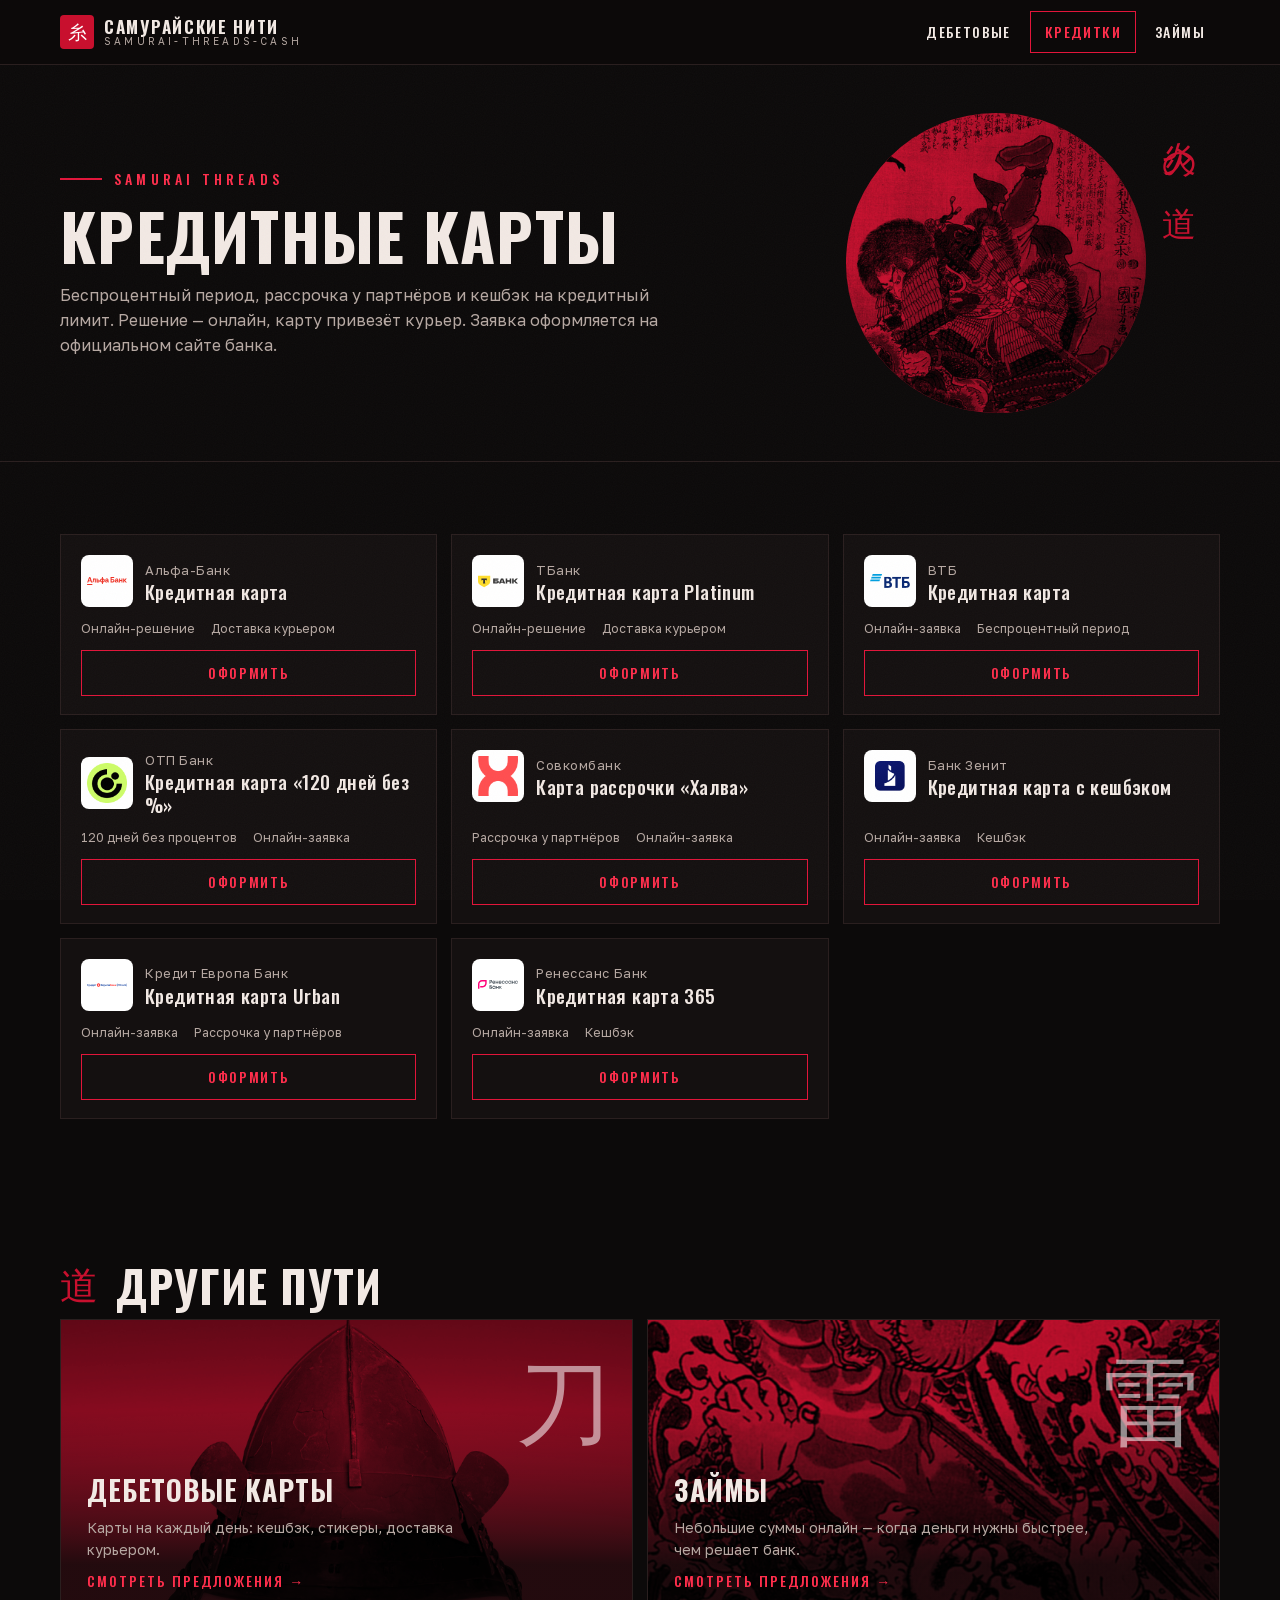
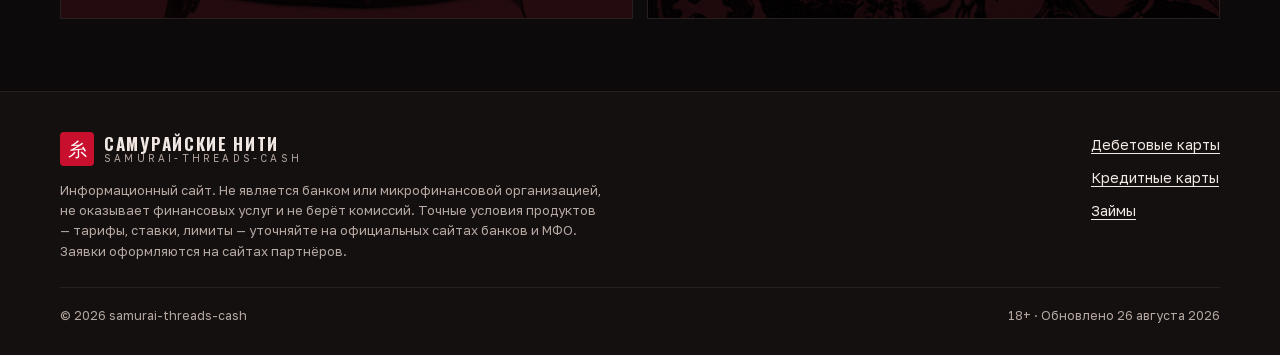
==== commit e48a4992: "Название: Samurai-threads-cash в заголовках вкладок и подписи бренда" ====
--- a/credit.html
+++ b/credit.html
@@ -3,7 +3,7 @@
 <head>
   <meta charset="UTF-8">
   <meta name="viewport" content="width=device-width, initial-scale=1">
-  <title>Кредитные карты — Самурайские нити</title>
+  <title>Кредитные карты — Samurai-threads-cash</title>
   <meta name="description" content="Кредитные карты с беспроцентным периодом, рассрочкой и кешбэком. Официальные предложения банков — заявка оформляется на сайте банка.">
   <link rel="icon" type="image/svg+xml" href="favicon.svg">
   <link rel="stylesheet" href="fonts/fonts.css">
@@ -17,7 +17,7 @@
       <a class="brand" href="index.html">
         <span class="hanko" aria-hidden="true">糸</span>
         <span class="brand-name">Самурайские нити
-          <span class="brand-sub">samurai threads</span>
+          <span class="brand-sub">samurai-threads-cash</span>
         </span>
       </a>
       <nav class="site-nav" aria-label="Основная навигация">
@@ -92,7 +92,7 @@
           <a class="brand" href="index.html" style="margin-bottom:14px">
             <span class="hanko" aria-hidden="true">糸</span>
             <span class="brand-name">Самурайские нити
-              <span class="brand-sub">samurai threads</span>
+              <span class="brand-sub">samurai-threads-cash</span>
             </span>
           </a>
           <p class="footer-note">Информационный сайт. Не является банком или
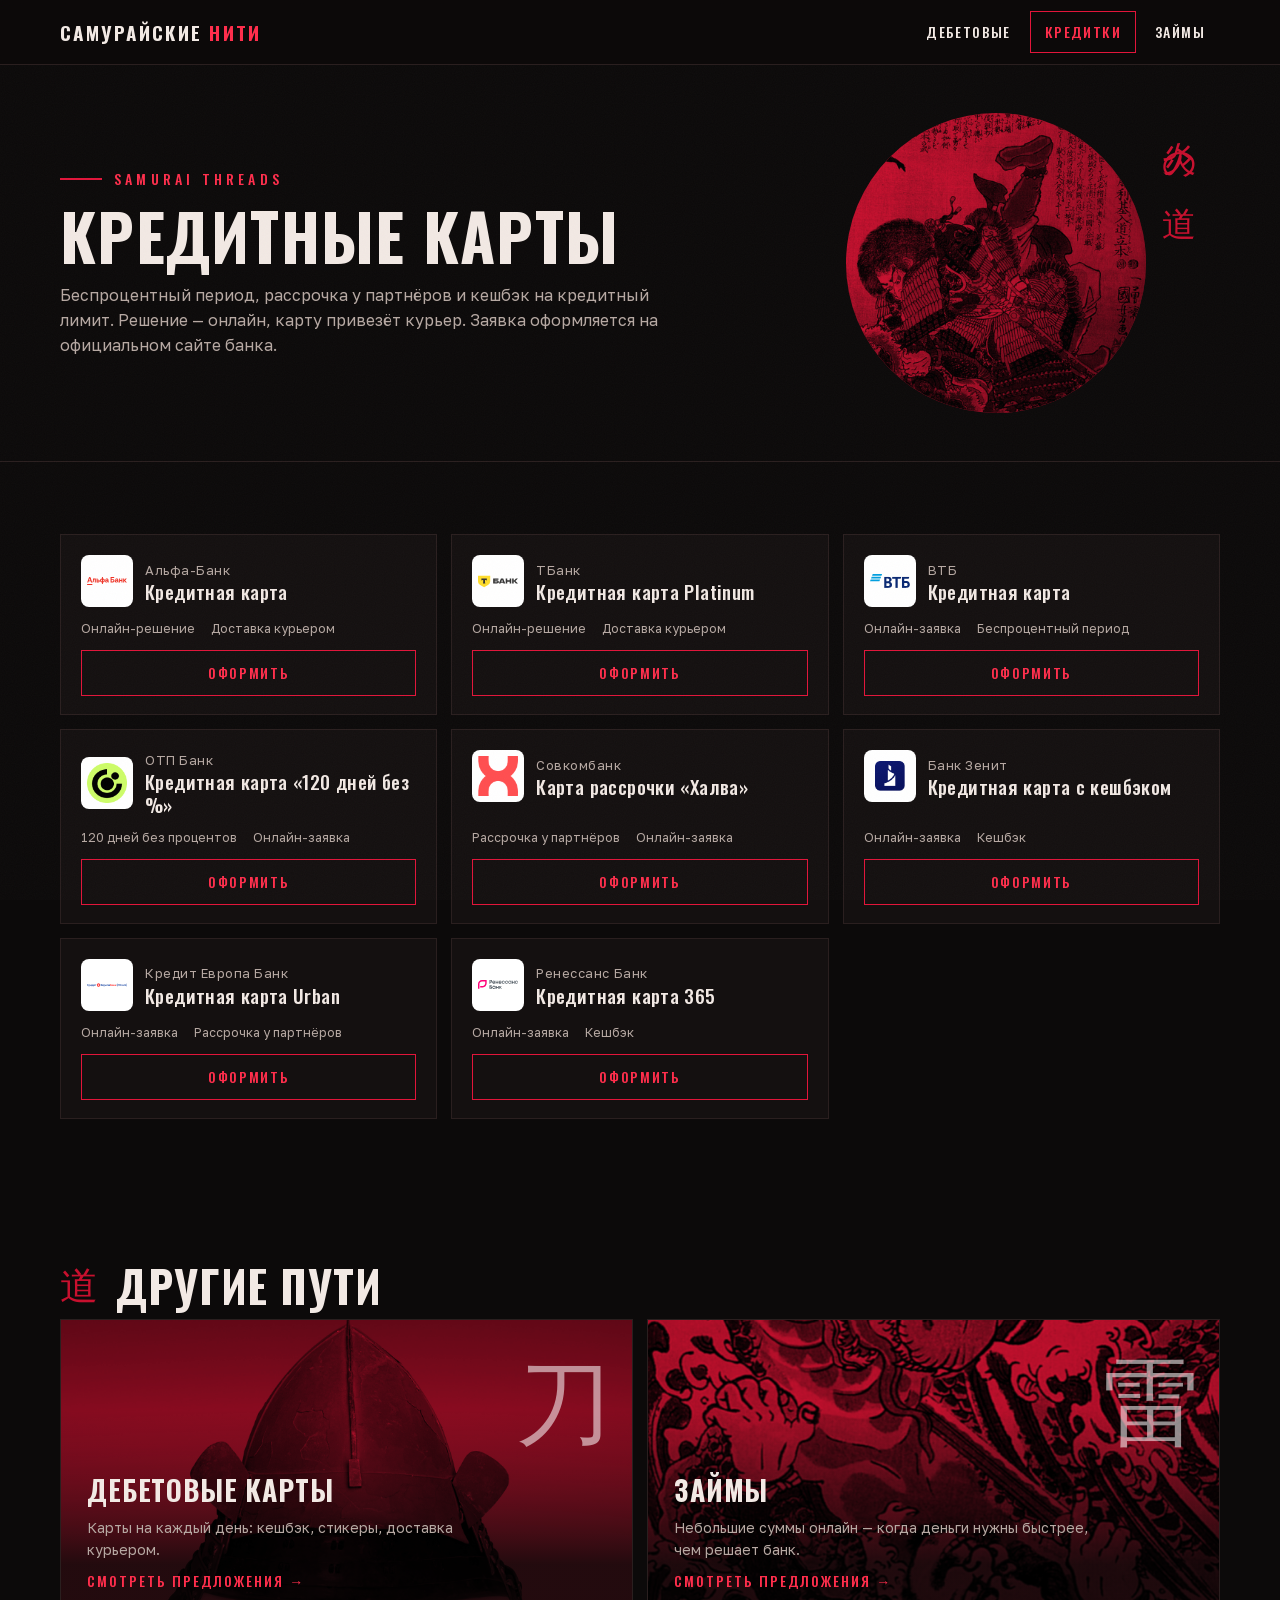
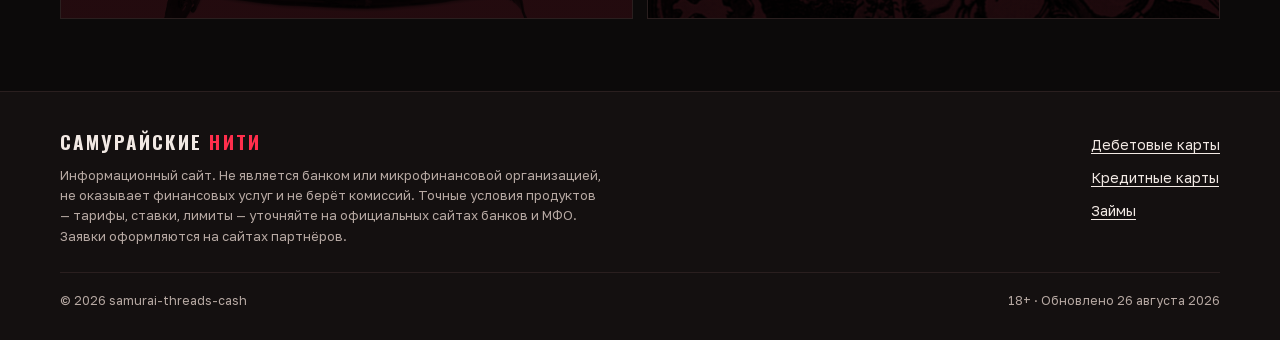
==== commit 63d73cfb: "Логотип: чистый текст без красного квадрата и подписи" ====
--- a/credit.html
+++ b/credit.html
@@ -15,10 +15,7 @@
   <header class="site-header">
     <div class="wrap">
       <a class="brand" href="index.html">
-        <span class="hanko" aria-hidden="true">糸</span>
-        <span class="brand-name">Самурайские нити
-          <span class="brand-sub">samurai-threads-cash</span>
-        </span>
+        <span class="brand-name">Самурайские <span class="brand-red">нити</span></span>
       </a>
       <nav class="site-nav" aria-label="Основная навигация">
         <ul>
@@ -90,10 +87,7 @@
       <div class="footer-grid">
         <div>
           <a class="brand" href="index.html" style="margin-bottom:14px">
-            <span class="hanko" aria-hidden="true">糸</span>
-            <span class="brand-name">Самурайские нити
-              <span class="brand-sub">samurai-threads-cash</span>
-            </span>
+            <span class="brand-name">Самурайские <span class="brand-red">нити</span></span>
           </a>
           <p class="footer-note">Информационный сайт. Не является банком или
             микрофинансовой организацией, не оказывает финансовых услуг и не берёт
--- a/styles.css
+++ b/styles.css
@@ -115,43 +115,23 @@
   gap: 16px;
 }
 
+/* логотип — чистый текст, без плашек и подписей */
 .brand {
-  display: flex;
-  align-items: center;
-  gap: 10px;
+  display: inline-flex;
+  align-items: center;
   text-decoration: none;
   color: var(--ink);
 }
-.brand .hanko {
-  width: 34px; height: 34px;
-  background: var(--red);
-  color: var(--white);
-  display: grid;
-  place-items: center;
+.brand-name {
+  font-family: var(--font-display);
+  font-weight: 700;
   font-size: 19px;
+  letter-spacing: .12em;
+  text-transform: uppercase;
   line-height: 1;
-  border-radius: 4px;
-  flex: none;
-  font-family: var(--font-kanji);
-}
-
-.brand-name {
-  font-family: var(--font-display);
-  font-weight: 700;
-  font-size: 17px;
-  letter-spacing: .1em;
-  text-transform: uppercase;
-  line-height: 1.05;
-}
-.brand-sub {
-  display: block;
-  font-family: var(--font-body);
-  font-weight: 400;
-  font-size: 10px;
-  letter-spacing: .32em;
-  color: var(--muted);
-  text-transform: uppercase;
-}
+  white-space: nowrap;
+}
+.brand-red { color: var(--red-text); }
 
 .site-nav ul {
   display: flex;
